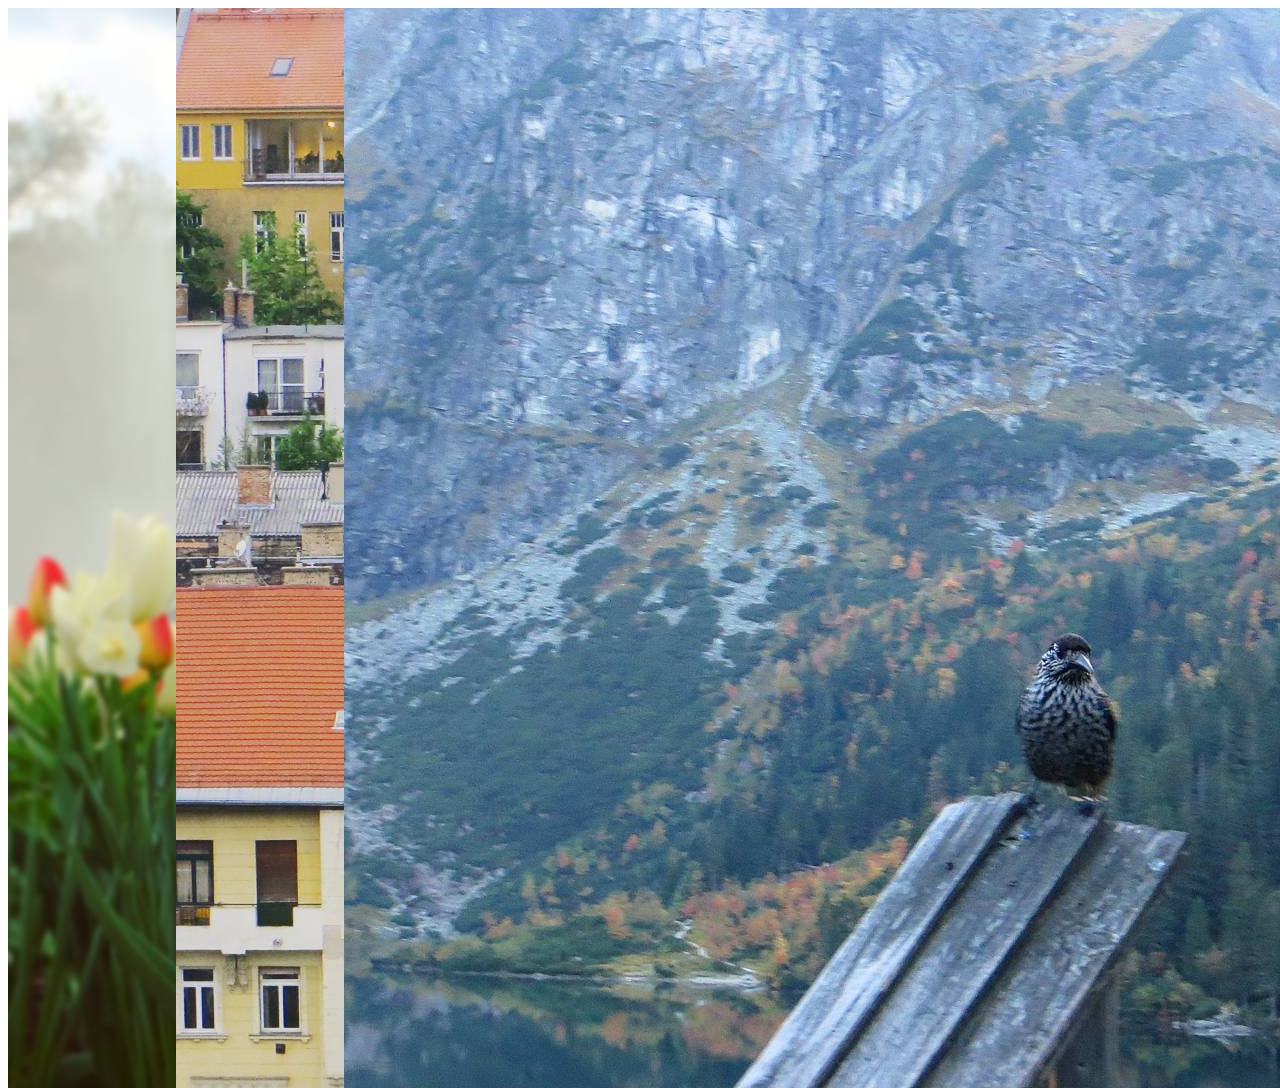
==== CVtask/images.html @ 05a8ee71 "Update" ====
<!doctype html>
<html>
<head>
	<link type="text/css" rel="stylesheet" href="./images_test_css.css" />
	<title> images</title> 
</head>
<body>
	<div class="row">
		<div class='column'> <img src="./imgs/vienne1.jpg"> </div>
		<div class='column'> <img src="./imgs/budapest1.jpg"> </div>
		<div class='column'> <img src="./imgs/zakopane1.jpg"> </div>
	</div>
</body>
</html>
---- CVtask/images_test_css.css ----
/*.row:after {
  content: "";
  display: table;
  clear: both;
}*/

.row {
 
    width:50%;
}

.column {

	margin-right: 10px;
    float: left;
    width:25%;
}
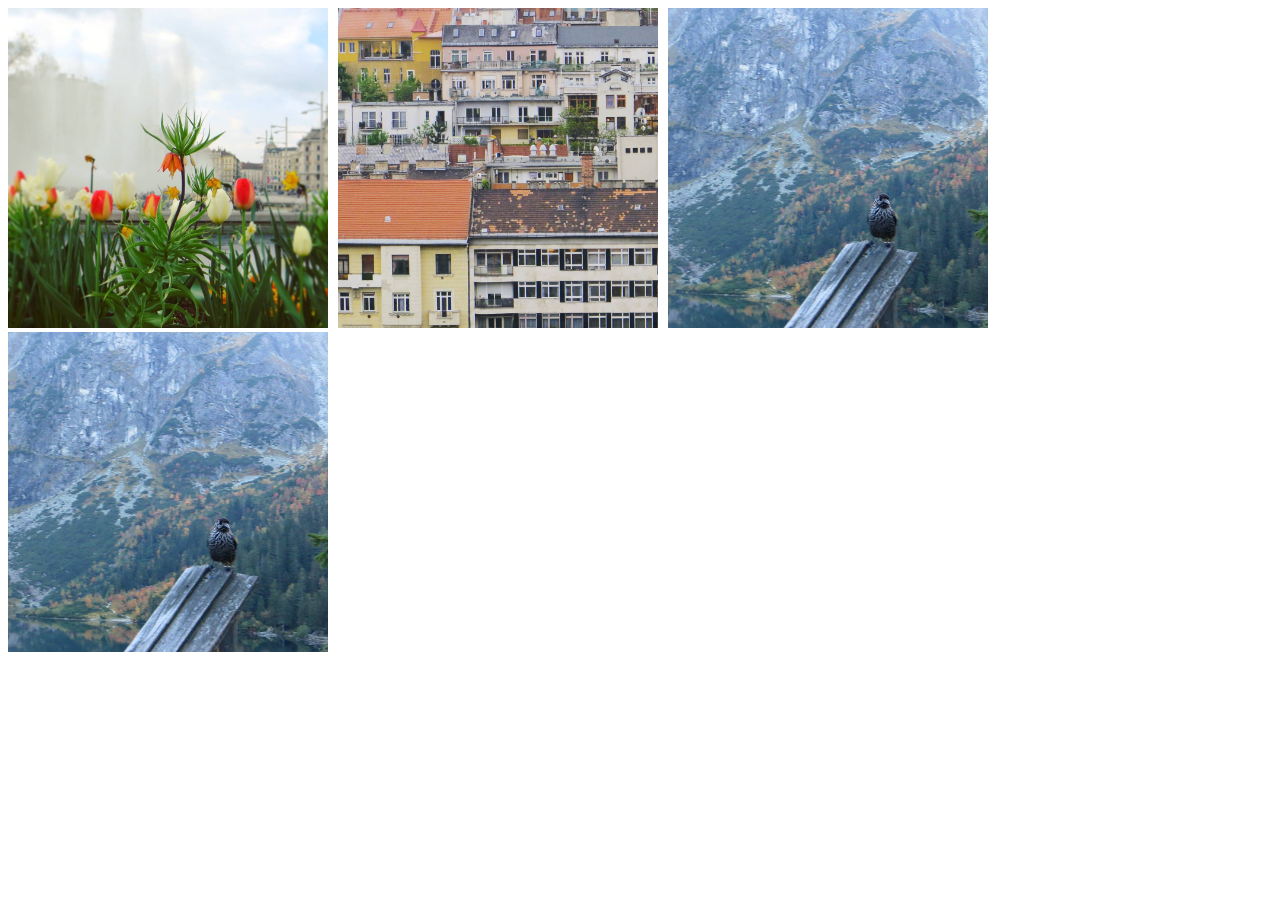
==== commit 94a1f6aa: "Fixed" ====
--- a/CVtask/images.html
+++ b/CVtask/images.html
@@ -9,6 +9,7 @@
 		<div class='column'> <img src="./imgs/vienne1.jpg"> </div>
 		<div class='column'> <img src="./imgs/budapest1.jpg"> </div>
 		<div class='column'> <img src="./imgs/zakopane1.jpg"> </div>
+		<div class='column'> <img src="./imgs/zakopane1.jpg"> </div>
 	</div>
 </body>
 </html>--- a/CVtask/images_test_css.css
+++ b/CVtask/images_test_css.css
@@ -1,3 +1,7 @@
+body {
+	width:100%;
+}
+
 /*.row:after {
   content: "";
   display: table;
@@ -5,8 +9,9 @@
 }*/
 
 .row {
- 
-    width:50%;
+    position:relative;
+    width:100%;
+    height:auto;
 }
 
 .column {
@@ -14,4 +19,9 @@
 	margin-right: 10px;
     float: left;
     width:25%;
+    height:auto;
+}
+
+.column img{
+	width:100%;
 }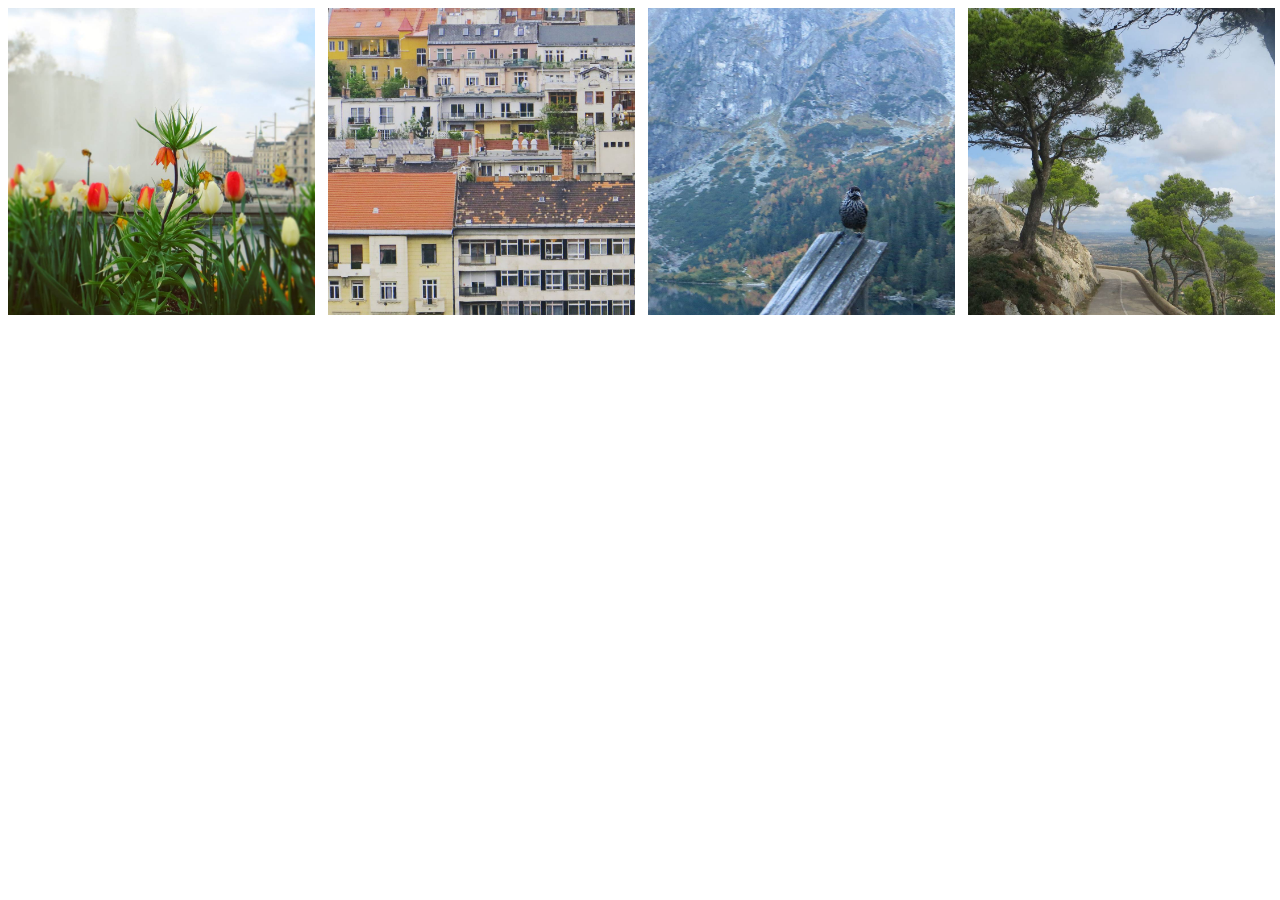
==== commit 61be31c9: "Images. v.100500" ====
--- a/CVtask/images.html
+++ b/CVtask/images.html
@@ -3,13 +3,25 @@
 <head>
 	<link type="text/css" rel="stylesheet" href="./images_test_css.css" />
 	<title> images</title> 
+	<script src="./Images_script.js"/></script>
 </head>
 <body>
 	<div class="row">
-		<div class='column'> <img src="./imgs/vienne1.jpg"> </div>
-		<div class='column'> <img src="./imgs/budapest1.jpg"> </div>
-		<div class='column'> <img src="./imgs/zakopane1.jpg"> </div>
-		<div class='column'> <img src="./imgs/zakopane1.jpg"> </div>
+		<div class='column'> 
+			<img src="./imgs/vienne1.jpg" > 
+		</div>
+		<div class='column'>
+			<img src="./imgs/budapest1.jpg"> 
+		</div>
+		<div class='column'> 
+			<img src="./imgs/zakopane1.jpg"> 
+		</div>
+		<div class='column'> 
+			<img src="./imgs/mallorca1.jpg"> 
+		</div>
+	</div>
+	<div id="popup" class="openpopup">
+		<img class='open' src="./imgs/vienne1.jpg">
 	</div>
 </body>
 </html>--- a/CVtask/images_test_css.css
+++ b/CVtask/images_test_css.css
@@ -1,12 +1,7 @@
 body {
 	width:100%;
+
 }
-
-/*.row:after {
-  content: "";
-  display: table;
-  clear: both;
-}*/
 
 .row {
     position:relative;
@@ -15,13 +10,27 @@
 }
 
 .column {
-
-	margin-right: 10px;
+    display: inline-table;
+	  margin-right: 1%;
     float: left;
-    width:25%;
+    width:24%;
     height:auto;
 }
 
 .column img{
-	width:100%;
+	  width:100%;
+}
+
+.openpopup {
+    display: none; 
+    position: fixed; 
+    z-index: 1; 
+    padding-top: 100px;
+    left: 0;
+    top: 0;
+    width: 100%; 
+    height: 100%; 
+    overflow: auto; 
+    background-color: rgb(0,0,0);
+    background-color: rgba(0,0,0,0.4);
 }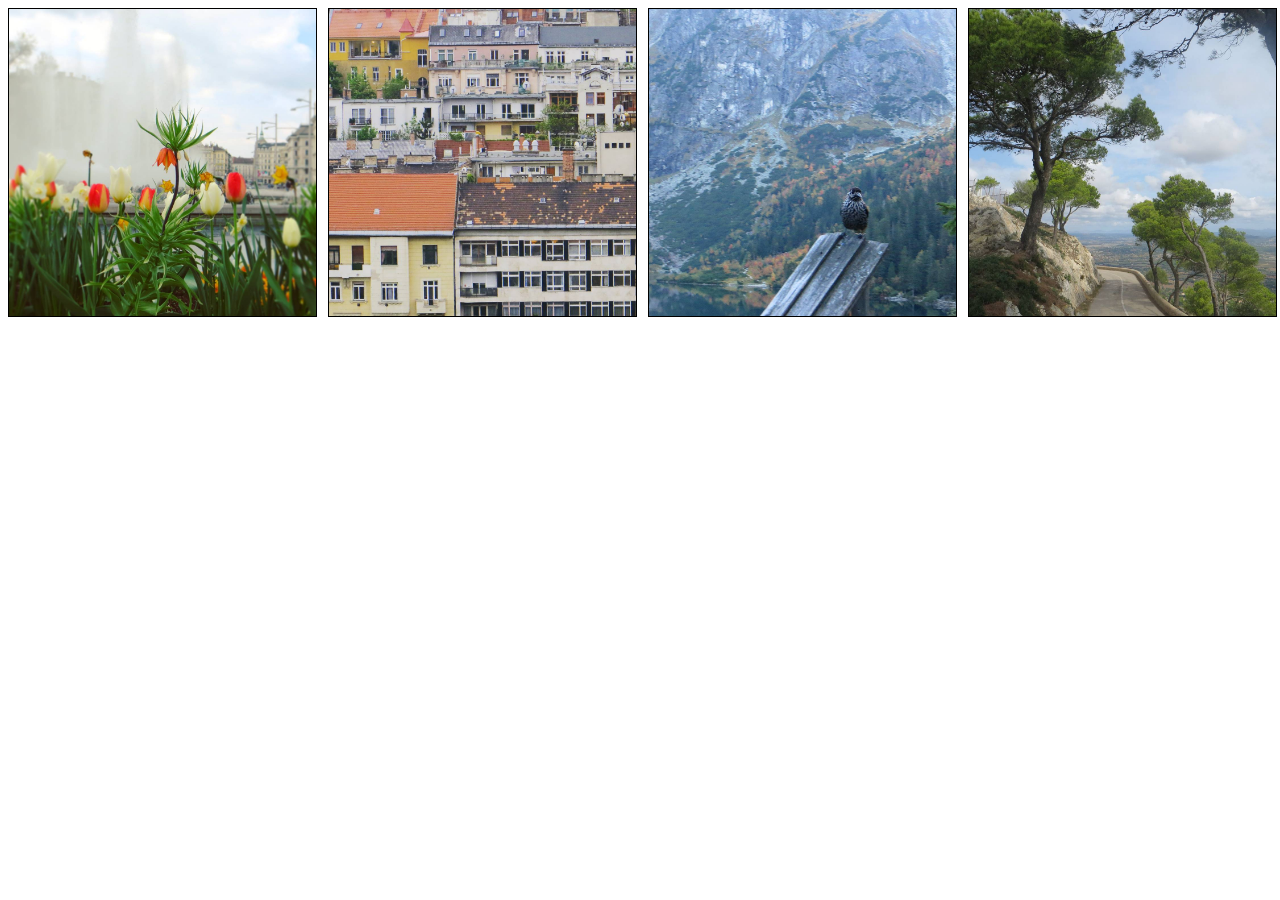
==== commit 25a1ba86: "Images 6.0" ====
--- a/CVtask/images.html
+++ b/CVtask/images.html
@@ -1,9 +1,8 @@
 <!doctype html>
 <html>
 <head>
-	<link type="text/css" rel="stylesheet" href="./images_test_css.css" />
+	<link type="text/css" rel="stylesheet" href="./images_css.css" />
 	<title> images</title> 
-	<script src="./Images_script.js"/></script>
 </head>
 <body>
 	<div class="row">
@@ -20,8 +19,18 @@
 			<img src="./imgs/mallorca1.jpg"> 
 		</div>
 	</div>
+
 	<div id="popup" class="openpopup">
-		<img class='open' src="./imgs/vienne1.jpg">
+		<div class="popup-content">	
+			<img class='open' id="popup-image">
+			<span class="close">&times;</span>
+			<span class="left-arrow"></span>
+			<span class="right-arrow"></span>
+		</div>
+
 	</div>
+
+	<script src="./Images_script.js"/></script>
+
 </body>
 </html>--- a/CVtask/images_css.css
+++ b/CVtask/images_css.css
@@ -0,0 +1,65 @@
+body {
+	width:100%;
+}
+
+.row {
+    position:relative;
+    width:100%;
+    height:auto;
+}
+
+.column {
+    display: inline-table;
+    float: left;
+    margin-right: 1%;
+    width:24%;
+    height:auto;
+
+}
+
+.column img{
+	  width:100%;
+      cursor: pointer;
+      border: 1px solid black;
+}
+
+.openpopup {
+    display: none; 
+    position: fixed; 
+    overflow: auto;
+    z-index: 1; 
+    padding-top: 100px;
+    width: 100%;
+    height: 100%;
+    left: 0;
+    top: 0;
+    background-color: rgb(0,0,0);
+    background-color: rgba(0,0,0,0.4);
+}
+
+.popup-content {
+    position:relative;
+    display: block;
+    margin-left: auto;
+    margin-right: auto;
+    width: 600px;
+    height: 600px; 
+}
+
+.open {
+    margin: auto;
+    width: 600px;
+    height: 600px; 
+}
+
+
+.close {
+    position: absolute;
+    top: 8px;
+    right: 16px;
+    height: 30px;
+    font-size: 30px;
+    font-weight: bold;    
+    color: #aaaaaa;
+    cursor: pointer;
+}